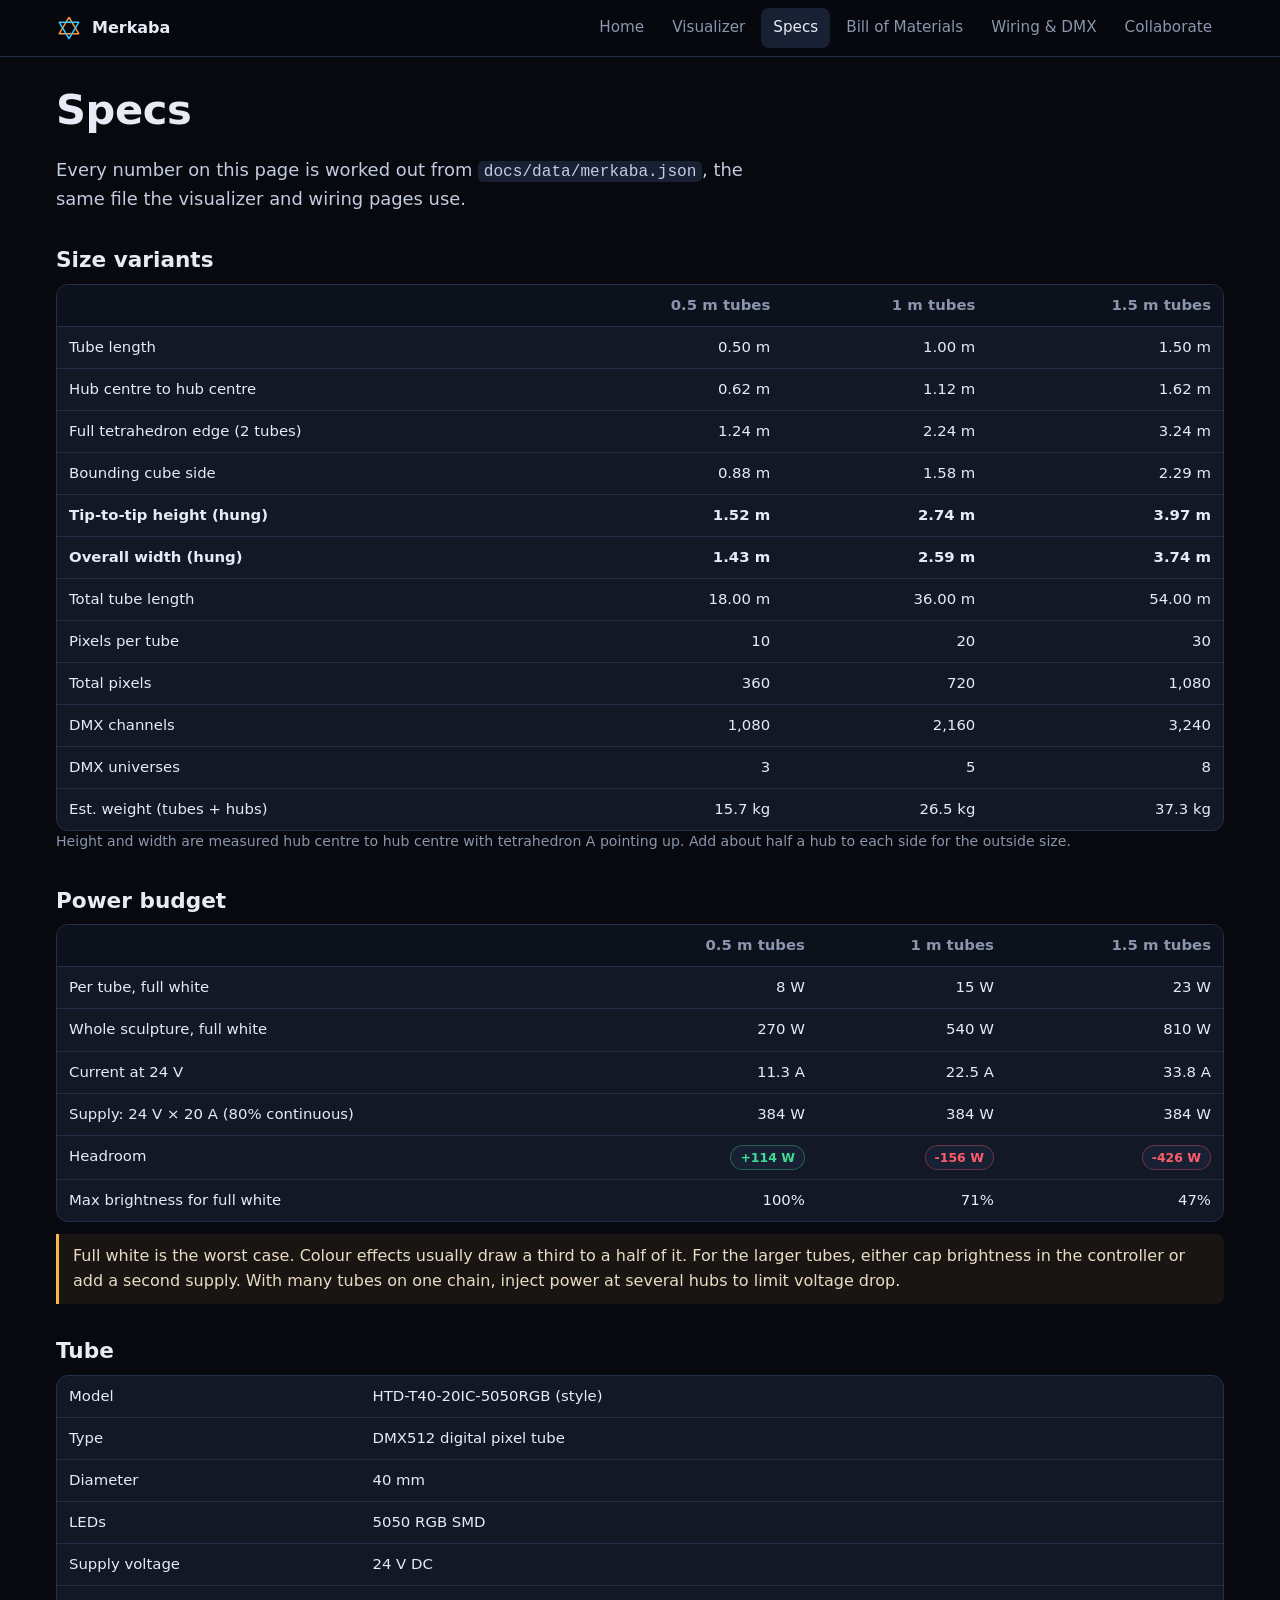
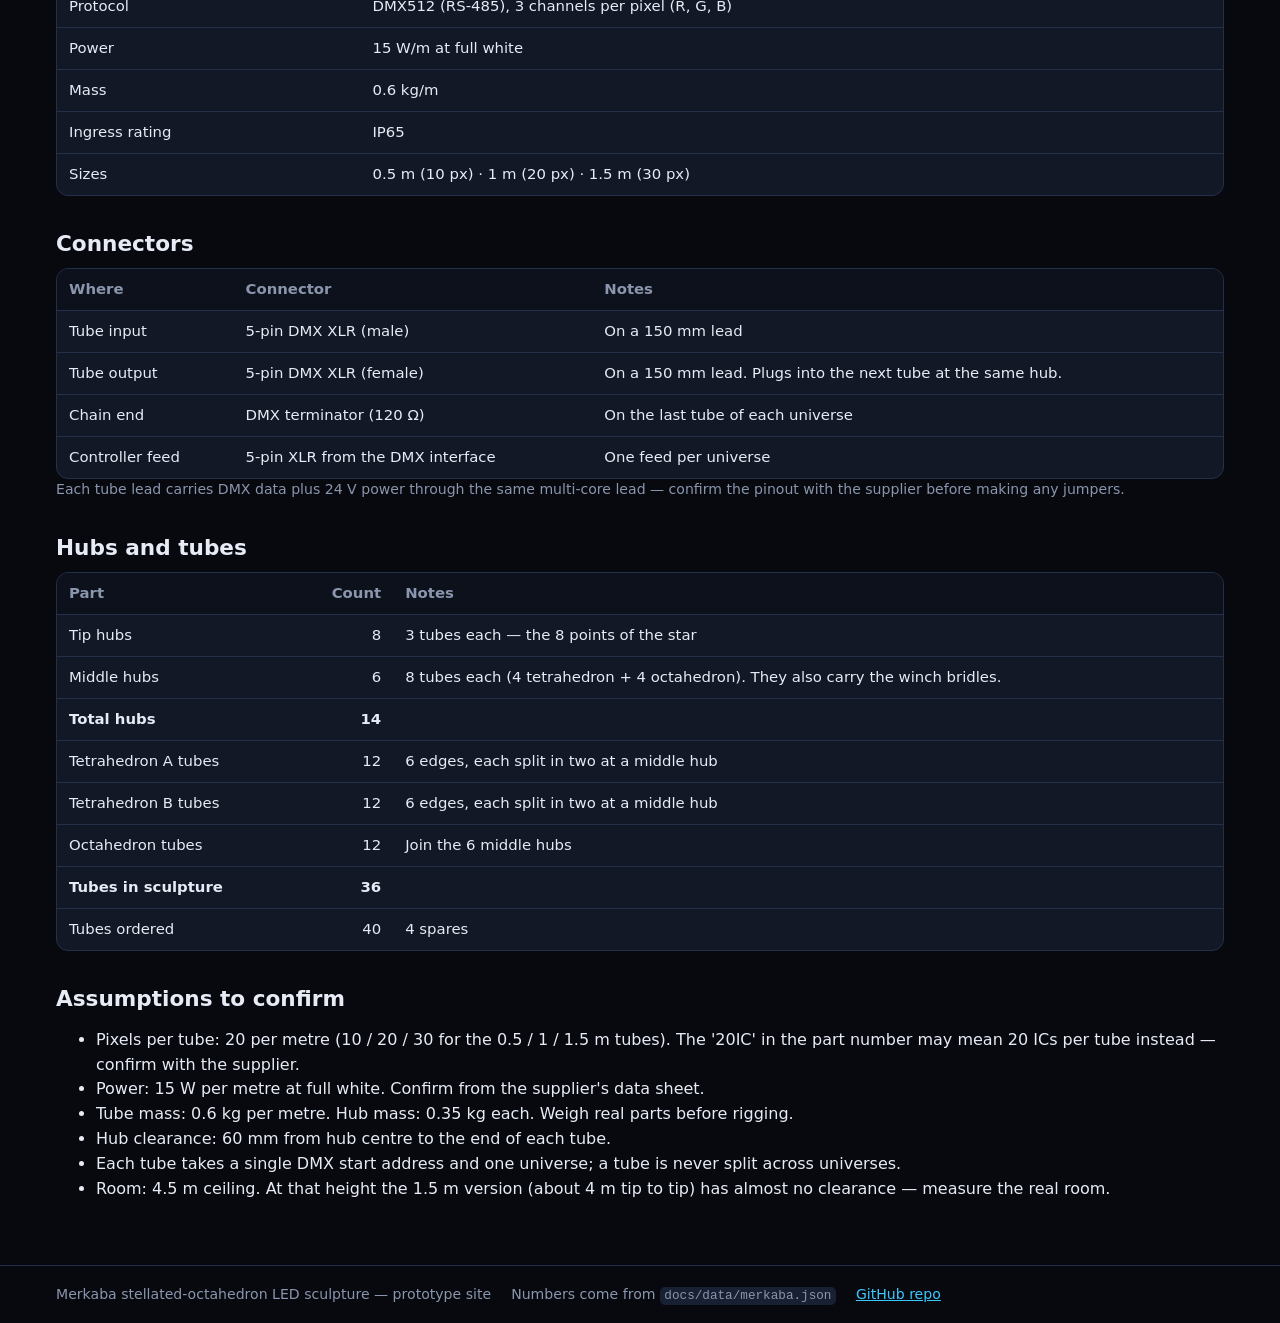
==== docs/specs.html @ a42fd1bd "Initial prototype: Merkaba LED sculpture site, specs and data - docs/: static GitHub Pages site (Hom" ====
<!doctype html>
<html lang="en">
<head>
<meta charset="utf-8">
<meta name="viewport" content="width=device-width, initial-scale=1">
<title>Merkaba Specs</title>
<meta name="description" content="Size variants, tube spec, connectors, power budget and hub count for the Merkaba LED sculpture.">
<link rel="stylesheet" href="css/style.css">
</head>
<body>
<main>
  <h1>Specs</h1>
  <p class="lead">Every number on this page is worked out from <code>docs/data/merkaba.json</code>, the same file the visualizer and wiring pages use.</p>
  <div id="out"><p class="loading">Loading…</p></div>
</main>
<script type="module">
  import { loadData, buildModel, fmt } from './js/model.js';
  import { setRepoLinks, showError, esc } from './js/site.js';

  const out = document.getElementById('out');
  try {
    const data = await loadData();
    setRepoLinks(data);
    const ms = data.variants.map(v => buildModel(data, v.id));
    const row = (label, f, cls = 'num') => `<tr><td>${label}</td>${ms.map(m => `<td class="${cls}">${f(m)}</td>`).join('')}</tr>`;
    const head = `<thead><tr><th></th>${ms.map(m => `<th class="num">${esc(m.variant.label)}</th>`).join('')}</tr></thead>`;
    const t = data.tube, h = data.hub, o = data.order, p = data.power;
    const tips = ms[0].hubs.filter(x => x.type === 'tip').length, mids = ms[0].hubs.length - tips;
    const byShape = s => data.geometry.tubes.filter(x => x.shape === s).length;

    out.innerHTML = `
    <h2>Size variants</h2>
    <div class="table-wrap"><table>${head}<tbody>
      ${row('Tube length', m => fmt.m(m.dims.tubeLengthM))}
      ${row('Hub centre to hub centre', m => fmt.m(m.dims.edgeCentreToCentreM))}
      ${row('Full tetrahedron edge (2 tubes)', m => fmt.m(m.dims.tetraEdgeM))}
      ${row('Bounding cube side', m => fmt.m(m.dims.boundingCubeM))}
      ${row('<strong>Tip-to-tip height (hung)</strong>', m => `<strong>${fmt.m(m.dims.heightM)}</strong>`)}
      ${row('<strong>Overall width (hung)</strong>', m => `<strong>${fmt.m(m.dims.widthM)}</strong>`)}
      ${row('Total tube length', m => fmt.m(m.dims.totalTubeLengthM))}
      ${row('Pixels per tube', m => m.variant.pixelsPerTube)}
      ${row('Total pixels', m => m.dmx.totalPixels.toLocaleString())}
      ${row('DMX channels', m => m.dmx.totalChannels.toLocaleString())}
      ${row('DMX universes', m => m.dmx.universeCount)}
      ${row('Est. weight (tubes + hubs)', m => fmt.kg(m.mass.totalKg))}
    </tbody></table></div>
    <p class="small muted">Height and width are measured hub centre to hub centre with tetrahedron A pointing up. Add about half a hub to each side for the outside size.</p>

    <h2>Power budget</h2>
    <div class="table-wrap"><table>${head}<tbody>
      ${row('Per tube, full white', m => fmt.w(m.power.perTubeW))}
      ${row('Whole sculpture, full white', m => fmt.w(m.power.fullWhiteW))}
      ${row('Current at 24 V', m => fmt.a(m.power.fullWhiteA))}
      ${row(`Supply: ${p.supplyVolts} V × ${p.supplyAmps} A (${p.continuousLoadPct}% continuous)`, m => fmt.w(m.power.usableW))}
      ${row('Headroom', m => `<span class="pill ${m.power.ok ? 'good' : 'bad'}">${m.power.ok ? '+' : ''}${fmt.w(m.power.usableW - m.power.fullWhiteW)}</span>`)}
      ${row('Max brightness for full white', m => fmt.pct(m.power.maxBrightness))}
    </tbody></table></div>
    <p class="note" style="margin-top:12px">Full white is the worst case. Colour effects usually draw a third to a half of it. For the larger tubes, either cap brightness in the controller or add a second supply. With many tubes on one chain, inject power at several hubs to limit voltage drop.</p>

    <h2>Tube</h2>
    <div class="table-wrap"><table><tbody>
      <tr><td>Model</td><td>${esc(t.model)}</td></tr>
      <tr><td>Type</td><td>${esc(t.type)}</td></tr>
      <tr><td>Diameter</td><td>${t.diameterMm} mm</td></tr>
      <tr><td>LEDs</td><td>${esc(t.ledType)}</td></tr>
      <tr><td>Supply voltage</td><td>${t.voltageV} V DC</td></tr>
      <tr><td>Protocol</td><td>${esc(t.protocol)}</td></tr>
      <tr><td>Power</td><td>${t.wattsPerMetreFullWhite} W/m at full white</td></tr>
      <tr><td>Mass</td><td>${t.massKgPerMetre} kg/m</td></tr>
      <tr><td>Ingress rating</td><td>${esc(t.ipRating)}</td></tr>
      <tr><td>Sizes</td><td>${data.variants.map(v => `${v.tubeLengthM} m (${v.pixelsPerTube} px)`).join(' · ')}</td></tr>
    </tbody></table></div>

    <h2>Connectors</h2>
    <div class="table-wrap"><table><thead><tr><th>Where</th><th>Connector</th><th>Notes</th></tr></thead><tbody>
      <tr><td>Tube input</td><td>${esc(t.connectorIn)}</td><td>On a ${t.leadLengthMm} mm lead</td></tr>
      <tr><td>Tube output</td><td>${esc(t.connectorOut)}</td><td>On a ${t.leadLengthMm} mm lead. Plugs into the next tube at the same hub.</td></tr>
      <tr><td>Chain end</td><td>DMX terminator (120 Ω)</td><td>On the last tube of each universe</td></tr>
      <tr><td>Controller feed</td><td>5-pin XLR from the DMX interface</td><td>One feed per universe</td></tr>
    </tbody></table></div>
    <p class="small muted">${esc(t.connectorNote)}</p>

    <h2>Hubs and tubes</h2>
    <div class="table-wrap"><table><thead><tr><th>Part</th><th class="num">Count</th><th>Notes</th></tr></thead><tbody>
      <tr><td>Tip hubs</td><td class="num">${tips}</td><td>${h.tipValence} tubes each — the 8 points of the star</td></tr>
      <tr><td>Middle hubs</td><td class="num">${mids}</td><td>${h.middleValence} tubes each (4 tetrahedron + 4 octahedron). They also carry the winch bridles.</td></tr>
      <tr><td><strong>Total hubs</strong></td><td class="num"><strong>${o.hubs}</strong></td><td></td></tr>
      <tr><td>Tetrahedron A tubes</td><td class="num">${byShape('A')}</td><td>6 edges, each split in two at a middle hub</td></tr>
      <tr><td>Tetrahedron B tubes</td><td class="num">${byShape('B')}</td><td>6 edges, each split in two at a middle hub</td></tr>
      <tr><td>Octahedron tubes</td><td class="num">${byShape('O')}</td><td>Join the 6 middle hubs</td></tr>
      <tr><td><strong>Tubes in sculpture</strong></td><td class="num"><strong>${o.tubesInSculpture}</strong></td><td></td></tr>
      <tr><td>Tubes ordered</td><td class="num">${o.tubesOrdered}</td><td>${o.spares} spares</td></tr>
    </tbody></table></div>

    <h2>Assumptions to confirm</h2>
    <ul>${data.assumptions.map(a => `<li>${esc(a)}</li>`).join('')}</ul>`;
  } catch (e) { showError(out, e); }
</script>
</body>
</html>
---- docs/css/style.css ----
:root {
  --bg: #07090f;
  --bg-2: #0d111b;
  --panel: #121826;
  --panel-2: #182033;
  --line: #243049;
  --text: #e6ebf5;
  --muted: #8a96ad;
  --accent: #8f7bff;
  --accent-2: #3cc8ff;
  --warm: #ff9a3c;
  --good: #3ddc97;
  --warn: #ffb547;
  --bad: #ff5c6c;
  --shape-a: #ff9a3c;
  --shape-b: #3cc8ff;
  --shape-o: #c86bff;
  --radius: 12px;
  --mono: ui-monospace, "Cascadia Code", Consolas, monospace;
  color-scheme: dark;
}

* { box-sizing: border-box; }
[hidden] { display: none !important; }
html { -webkit-text-size-adjust: 100%; }
body {
  margin: 0;
  background: var(--bg);
  color: var(--text);
  font: 16px/1.55 system-ui, -apple-system, "Segoe UI", Roboto, sans-serif;
  min-height: 100vh;
  display: flex;
  flex-direction: column;
}
a { color: var(--accent-2); }
a:hover { color: #7fdcff; }
h1, h2, h3 { line-height: 1.2; margin: 0 0 .5em; }
h1 { font-size: clamp(1.7rem, 4vw, 2.6rem); letter-spacing: -.01em; }
h2 { font-size: 1.35rem; margin-top: 1.6em; }
h3 { font-size: 1.05rem; color: var(--muted); font-weight: 600; }
p { margin: 0 0 1em; }
code, .mono { font-family: var(--mono); font-size: .9em; }
code { background: var(--panel-2); padding: .1em .35em; border-radius: 5px; }

/* ---- header / nav ---- */
.site-header {
  position: sticky; top: 0; z-index: 20;
  background: rgba(7, 9, 15, .88);
  backdrop-filter: blur(10px);
  border-bottom: 1px solid var(--line);
}
.site-header .inner {
  max-width: 1200px; margin: 0 auto; padding: 0 16px;
  display: flex; align-items: center; gap: 16px; min-height: 56px;
}
.brand { display: flex; align-items: center; gap: 10px; color: var(--text); text-decoration: none; font-weight: 700; white-space: nowrap; }
.brand svg { width: 26px; height: 26px; }
.nav { display: flex; gap: 4px; overflow-x: auto; scrollbar-width: none; margin-left: auto; }
.nav::-webkit-scrollbar { display: none; }
.nav a {
  color: var(--muted); text-decoration: none; padding: 8px 12px; border-radius: 8px;
  white-space: nowrap; font-size: .95rem;
}
.nav a:hover { color: var(--text); background: var(--panel); }
.nav a[aria-current="page"] { color: var(--text); background: var(--panel-2); }
@media (max-width: 760px) {
  .site-header .inner { flex-wrap: wrap; gap: 0; padding-top: 8px; }
  .nav { margin-left: -12px; width: calc(100% + 24px); padding: 4px 0 8px; }
}

main { flex: 1; width: 100%; max-width: 1200px; margin: 0 auto; padding: 28px 16px 48px; }
.site-footer { border-top: 1px solid var(--line); color: var(--muted); font-size: .88rem; }
.site-footer .inner { max-width: 1200px; margin: 0 auto; padding: 18px 16px; display: flex; flex-wrap: wrap; gap: 8px 20px; }

/* ---- generic blocks ---- */
.lead { font-size: 1.12rem; color: #c3cbe0; max-width: 62ch; }
.muted { color: var(--muted); }
.small { font-size: .88rem; }
.card { background: var(--panel); border: 1px solid var(--line); border-radius: var(--radius); padding: 18px; }
.grid { display: grid; gap: 16px; grid-template-columns: repeat(auto-fit, minmax(230px, 1fr)); }
.stat { display: flex; flex-direction: column; gap: 2px; }
.stat .v { font-size: 1.6rem; font-weight: 700; font-variant-numeric: tabular-nums; }
.stat .k { color: var(--muted); font-size: .88rem; }
.pill { display: inline-block; padding: 2px 9px; border-radius: 99px; font-size: .78rem; font-weight: 600; background: var(--panel-2); color: var(--muted); border: 1px solid var(--line); }
.pill.good { color: var(--good); border-color: rgba(61, 220, 151, .35); }
.pill.warn { color: var(--warn); border-color: rgba(255, 181, 71, .35); }
.pill.bad { color: var(--bad); border-color: rgba(255, 92, 108, .35); }
.pill.a { color: var(--shape-a); } .pill.b { color: var(--shape-b); } .pill.o { color: var(--shape-o); }
.note { border-left: 3px solid var(--warn); background: rgba(255, 181, 71, .07); padding: 10px 14px; border-radius: 0 8px 8px 0; color: #e9dcc4; }
.note.info { border-color: var(--accent-2); background: rgba(60, 200, 255, .07); color: #cfe6f2; }
.btn {
  display: inline-flex; align-items: center; gap: 8px; cursor: pointer;
  background: var(--panel-2); color: var(--text); border: 1px solid var(--line);
  padding: 9px 14px; border-radius: 9px; font: inherit; font-size: .95rem; text-decoration: none;
}
.btn:hover { border-color: #3a4a6d; color: var(--text); }
.btn.primary { background: linear-gradient(135deg, #6c5cff, #2fa8e0); border-color: transparent; color: #fff; }
.btn[aria-pressed="true"] { border-color: var(--accent); background: rgba(143, 123, 255, .18); }
.row { display: flex; flex-wrap: wrap; gap: 10px; align-items: center; }

/* ---- tables ---- */
.table-wrap { overflow-x: auto; border: 1px solid var(--line); border-radius: var(--radius); background: var(--panel); }
table { border-collapse: collapse; width: 100%; font-size: .93rem; }
th, td { padding: 9px 12px; text-align: left; border-bottom: 1px solid var(--line); vertical-align: top; }
th { color: var(--muted); font-weight: 600; background: var(--bg-2); position: sticky; top: 0; white-space: nowrap; }
tr:last-child td { border-bottom: 0; }
td.num, th.num { text-align: right; font-variant-numeric: tabular-nums; white-space: nowrap; }
tbody tr:hover td { background: rgba(255, 255, 255, .02); }
tfoot td { font-weight: 700; background: var(--bg-2); }

/* ---- hero ---- */
.hero { display: grid; grid-template-columns: 1.05fr 1fr; gap: 28px; align-items: center; }
.hero-canvas { aspect-ratio: 1 / 1; width: 100%; border-radius: 18px; overflow: hidden; background: radial-gradient(circle at 50% 45%, #141b2e, #05070c 70%); border: 1px solid var(--line); position: relative; }
@media (max-width: 860px) { .hero { grid-template-columns: 1fr; } .hero-canvas { order: -1; aspect-ratio: 4 / 3; } }

/* ---- visualizer ---- */
.viz { display: grid; grid-template-columns: minmax(0, 1fr) 340px; gap: 16px; align-items: start; }
.viz > * { min-width: 0; }
.viz-stage { position: relative; height: min(78vh, 760px); min-height: 380px; border-radius: 16px; overflow: hidden; border: 1px solid var(--line); background: #04060a; }
.viz-stage canvas { display: block; touch-action: none; }
.viz-overlay { position: absolute; left: 12px; bottom: 12px; display: flex; flex-wrap: wrap; gap: 6px; pointer-events: none; }
.viz-overlay .pill { background: rgba(7, 9, 15, .75); }
.panel { display: flex; flex-direction: column; gap: 14px; }
.panel .card { padding: 14px; }
.panel h3 { margin-bottom: 10px; font-size: .82rem; text-transform: uppercase; letter-spacing: .06em; }
.seg { display: flex; flex-wrap: wrap; gap: 6px; }
.seg .btn { padding: 7px 11px; font-size: .9rem; }
.field { display: grid; grid-template-columns: 92px 1fr 64px; align-items: center; gap: 10px; margin: 6px 0; font-size: .9rem; }
.field label { color: var(--muted); }
.field output { text-align: right; font-variant-numeric: tabular-nums; font-family: var(--mono); font-size: .85rem; }
input[type="range"] { width: 100%; accent-color: var(--accent); }
input[type="color"] { width: 100%; height: 30px; border: 1px solid var(--line); border-radius: 6px; background: var(--panel-2); padding: 2px; }
.kv { display: grid; grid-template-columns: 1fr auto; gap: 4px 12px; font-size: .9rem; }
.kv dt { color: var(--muted); } .kv dd { margin: 0; text-align: right; font-variant-numeric: tabular-nums; }
.meter { height: 8px; background: var(--bg-2); border-radius: 99px; overflow: hidden; border: 1px solid var(--line); margin-top: 8px; }
.meter > i { display: block; height: 100%; width: 0; background: var(--good); transition: width .15s; }
.meter.warn > i { background: var(--warn); } .meter.bad > i { background: var(--bad); }
@media (max-width: 980px) {
  .viz { grid-template-columns: minmax(0, 1fr); }
  .viz-stage { height: 62vh; min-height: 320px; }
}

/* ---- wiring diagram ---- */
.diagram { width: 100%; height: auto; display: block; }
.diagram text { font-family: var(--mono); }
.legend { display: flex; flex-wrap: wrap; gap: 8px 16px; font-size: .88rem; color: var(--muted); }
.legend span { display: inline-flex; align-items: center; gap: 6px; }
.legend i { width: 14px; height: 4px; border-radius: 2px; display: inline-block; }

/* ---- lists ---- */
.checklist { list-style: none; padding: 0; margin: 0; display: grid; gap: 8px; }
.checklist li { display: flex; gap: 10px; align-items: flex-start; background: var(--panel); border: 1px solid var(--line); border-radius: 10px; padding: 10px 12px; }
.checklist .pill { flex: none; margin-top: 2px; }
.notes article { border-bottom: 1px solid var(--line); padding: 12px 0; }
.notes article:last-child { border-bottom: 0; }
.error { color: var(--bad); }
.loading { color: var(--muted); font-style: italic; }
.sr-only { position: absolute; width: 1px; height: 1px; overflow: hidden; clip: rect(0 0 0 0); white-space: nowrap; }
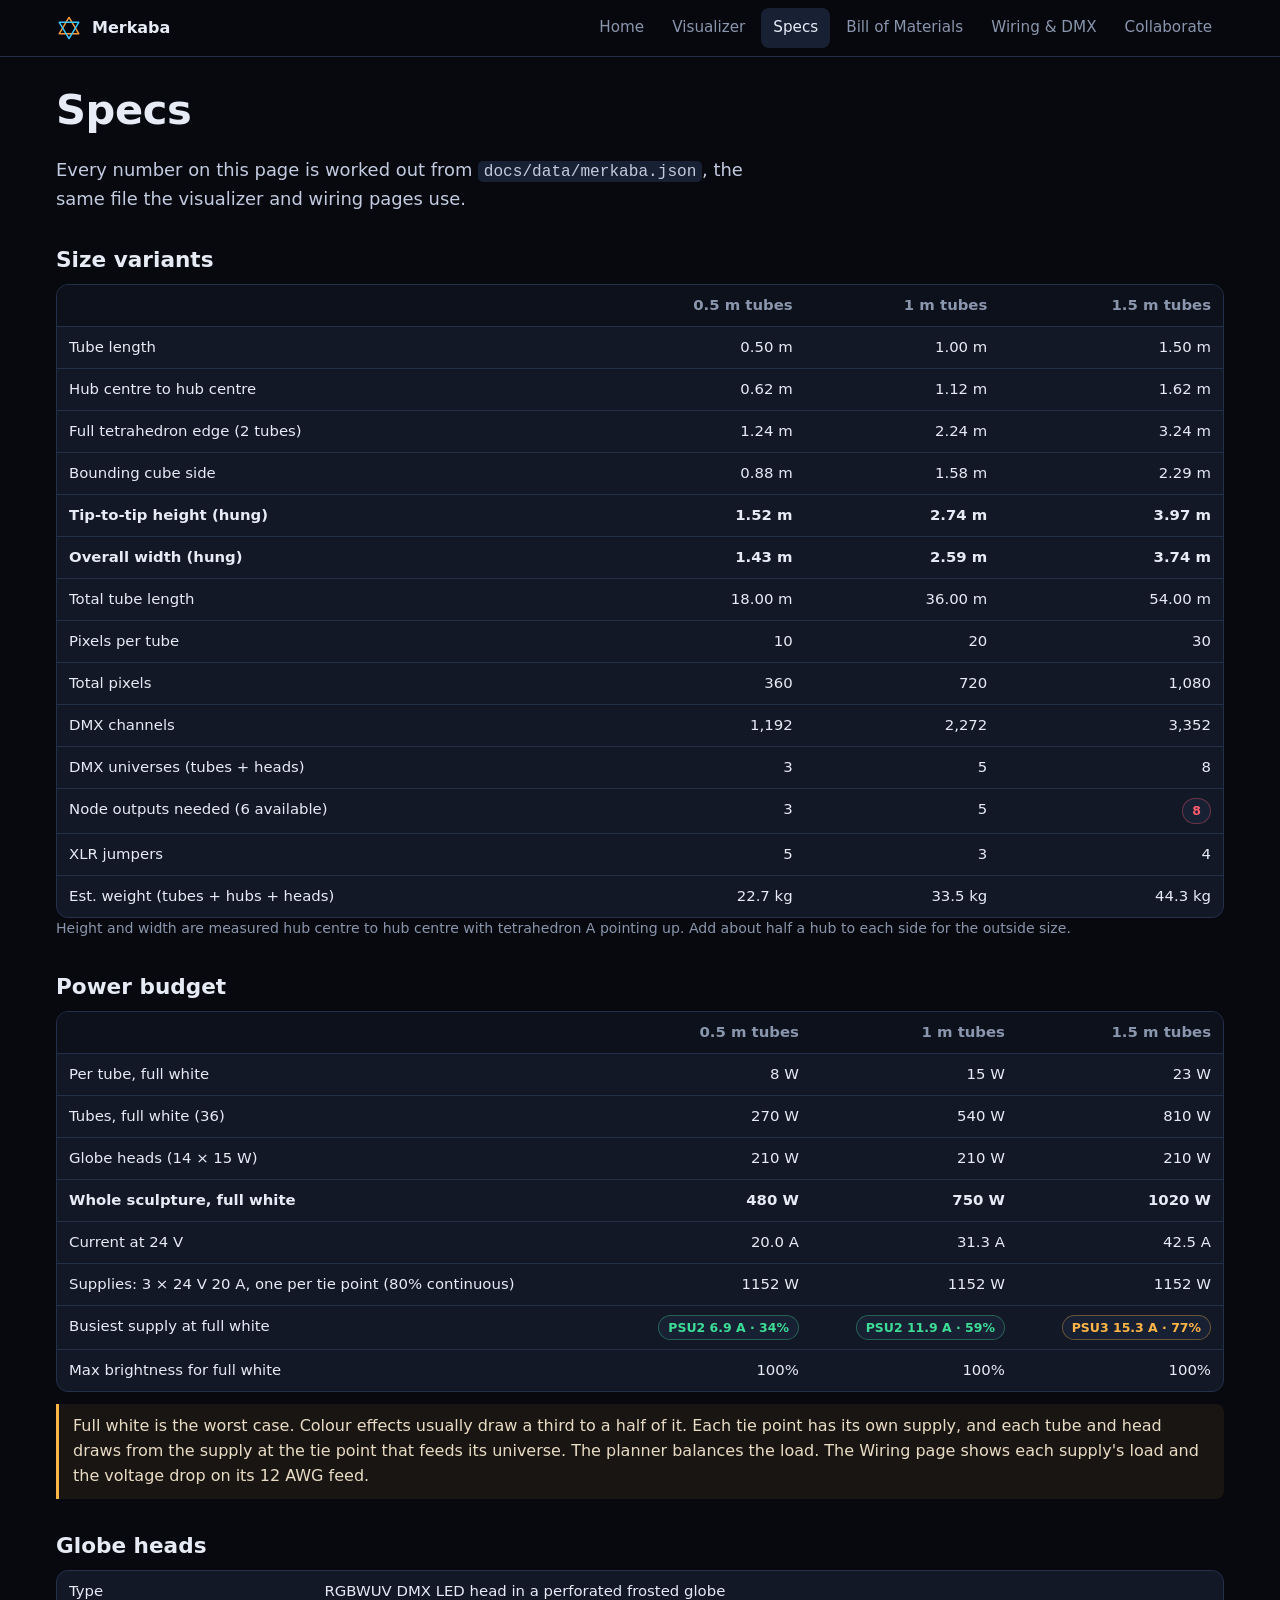
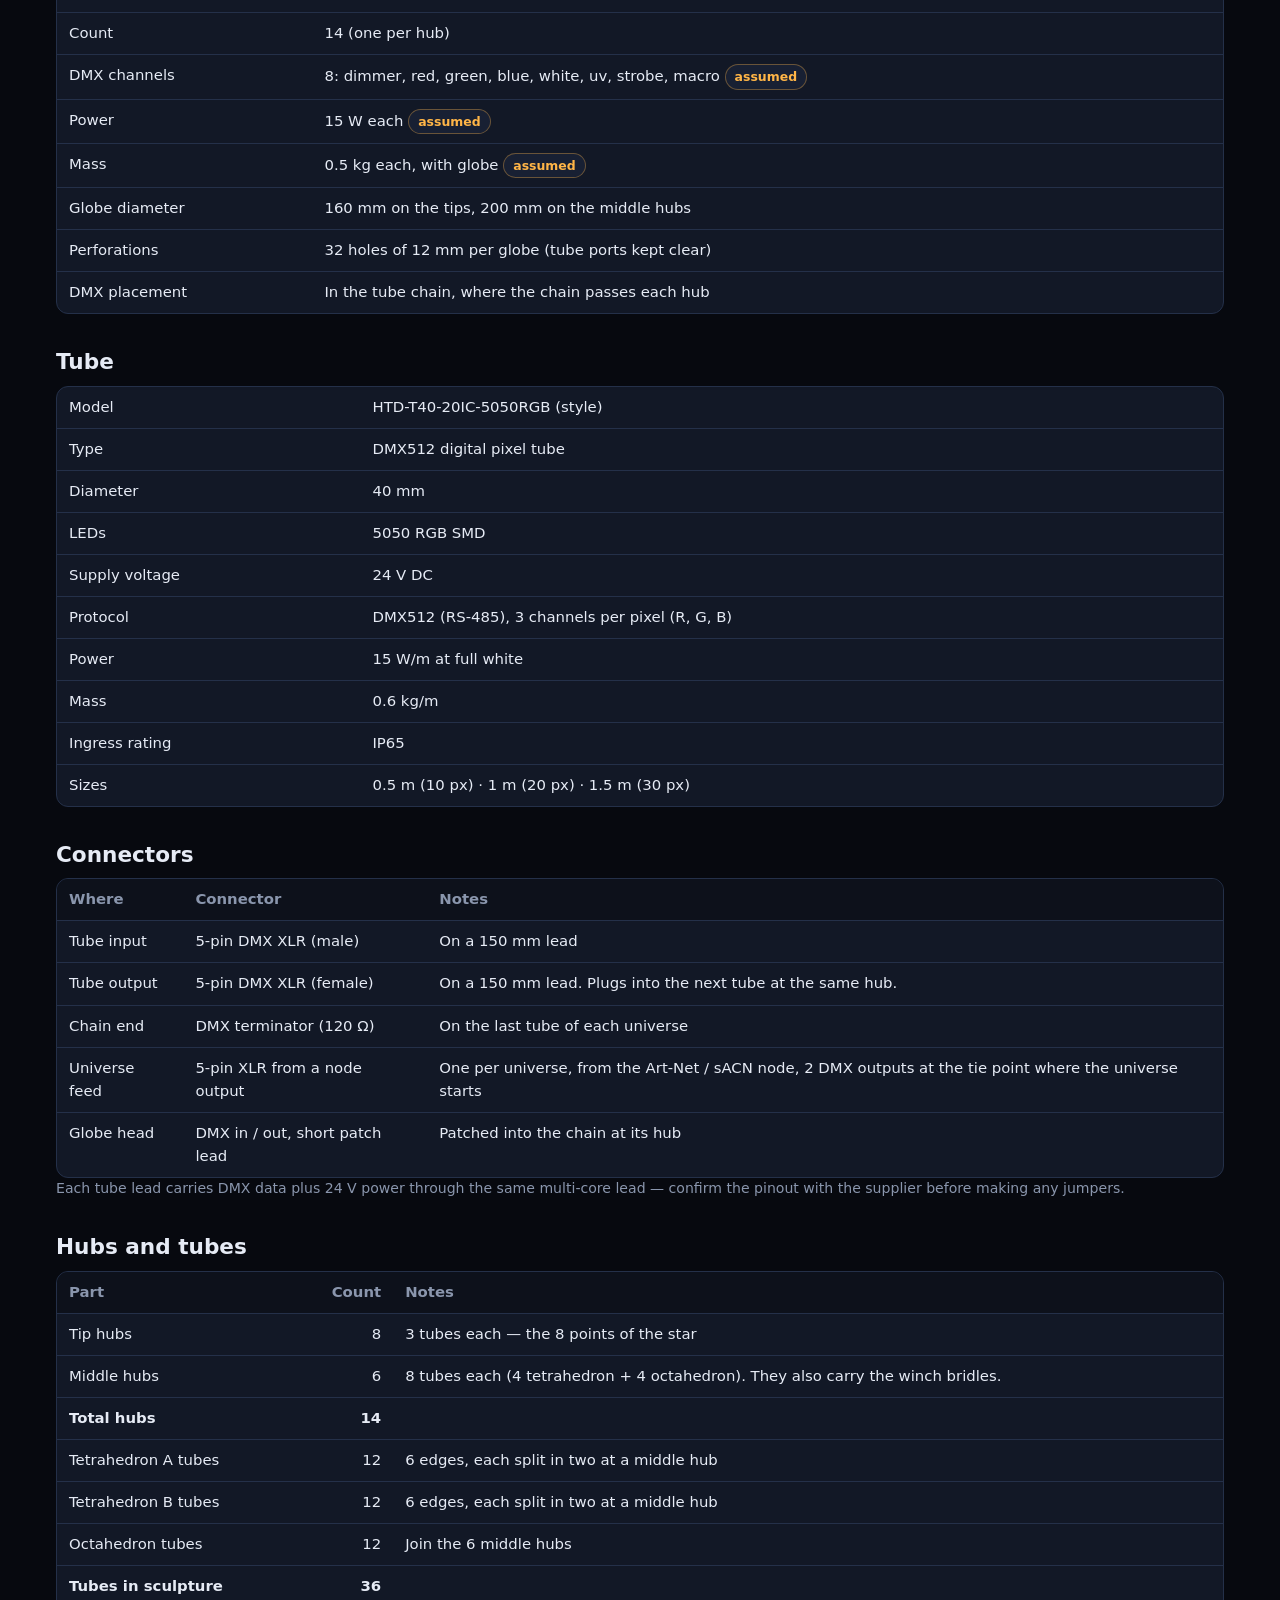
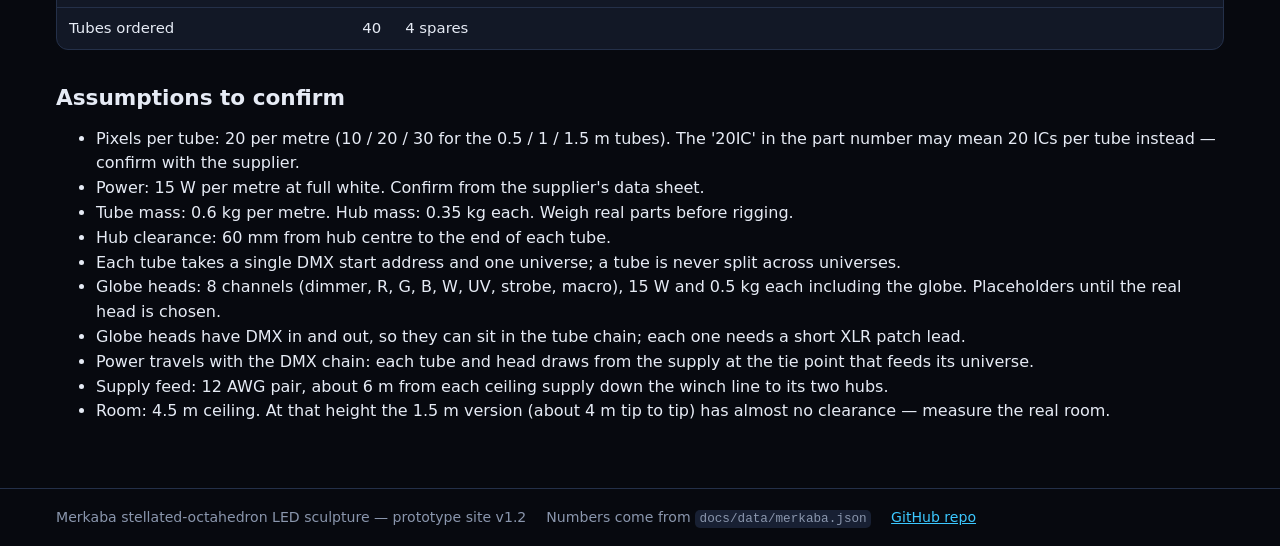
==== commit 937fffa8: "Merge feature/v1.2-heads: globe heads in the real design (v1.2) Co-Authored-By: Claude Opus 5.5 <nor" ====
--- a/docs/specs.html
+++ b/docs/specs.html
@@ -24,7 +24,7 @@
     const ms = data.variants.map(v => buildModel(data, v.id));
     const row = (label, f, cls = 'num') => `<tr><td>${label}</td>${ms.map(m => `<td class="${cls}">${f(m)}</td>`).join('')}</tr>`;
     const head = `<thead><tr><th></th>${ms.map(m => `<th class="num">${esc(m.variant.label)}</th>`).join('')}</tr></thead>`;
-    const t = data.tube, h = data.hub, o = data.order, p = data.power;
+    const t = data.tube, h = data.hub, o = data.order, p = data.power, gh = data.globeHead;
     const tips = ms[0].hubs.filter(x => x.type === 'tip').length, mids = ms[0].hubs.length - tips;
     const byShape = s => data.geometry.tubes.filter(x => x.shape === s).length;
 
@@ -41,21 +41,37 @@
       ${row('Pixels per tube', m => m.variant.pixelsPerTube)}
       ${row('Total pixels', m => m.dmx.totalPixels.toLocaleString())}
       ${row('DMX channels', m => m.dmx.totalChannels.toLocaleString())}
-      ${row('DMX universes', m => m.dmx.universeCount)}
-      ${row('Est. weight (tubes + hubs)', m => fmt.kg(m.mass.totalKg))}
+      ${row('DMX universes (tubes + heads)', m => m.dmx.universeCount)}
+      ${row(`Node outputs needed (${ms[0].dmx.outputsAvailable} available)`, m => m.dmx.outputsShort ? `<span class="pill bad">${m.dmx.universeCount}</span>` : m.dmx.universeCount)}
+      ${row('XLR jumpers', m => m.dmx.jumpers.length)}
+      ${row('Est. weight (tubes + hubs + heads)', m => fmt.kg(m.mass.totalKg))}
     </tbody></table></div>
     <p class="small muted">Height and width are measured hub centre to hub centre with tetrahedron A pointing up. Add about half a hub to each side for the outside size.</p>
 
     <h2>Power budget</h2>
     <div class="table-wrap"><table>${head}<tbody>
       ${row('Per tube, full white', m => fmt.w(m.power.perTubeW))}
-      ${row('Whole sculpture, full white', m => fmt.w(m.power.fullWhiteW))}
+      ${row(`Tubes, full white (${o.tubesInSculpture})`, m => fmt.w(m.power.tubesW))}
+      ${row(`Globe heads (${gh.count} × ${gh.watts} W)`, m => fmt.w(m.power.headsW))}
+      ${row('<strong>Whole sculpture, full white</strong>', m => `<strong>${fmt.w(m.power.fullWhiteW)}</strong>`)}
       ${row('Current at 24 V', m => fmt.a(m.power.fullWhiteA))}
-      ${row(`Supply: ${p.supplyVolts} V × ${p.supplyAmps} A (${p.continuousLoadPct}% continuous)`, m => fmt.w(m.power.usableW))}
-      ${row('Headroom', m => `<span class="pill ${m.power.ok ? 'good' : 'bad'}">${m.power.ok ? '+' : ''}${fmt.w(m.power.usableW - m.power.fullWhiteW)}</span>`)}
+      ${row(`Supplies: ${ms[0].power.supplyCount} × ${p.supplyVolts} V ${p.supplyAmps} A, one per tie point (${p.continuousLoadPct}% continuous)`, m => fmt.w(m.power.usableW))}
+      ${row('Busiest supply at full white', m => { const b = m.tiePoints.reduce((x, y) => (y.loadW > x.loadW ? y : x)); return `<span class="pill ${b.over ? 'bad' : b.loadPct > 0.7 ? 'warn' : 'good'}">${b.supply} ${fmt.a(b.loadA)} · ${fmt.pct(b.loadPct)}</span>`; })}
       ${row('Max brightness for full white', m => fmt.pct(m.power.maxBrightness))}
     </tbody></table></div>
-    <p class="note" style="margin-top:12px">Full white is the worst case. Colour effects usually draw a third to a half of it. For the larger tubes, either cap brightness in the controller or add a second supply. With many tubes on one chain, inject power at several hubs to limit voltage drop.</p>
+    <p class="note" style="margin-top:12px">Full white is the worst case. Colour effects usually draw a third to a half of it. Each tie point has its own supply, and each tube and head draws from the supply at the tie point that feeds its universe. The planner balances the load. The Wiring page shows each supply's load and the voltage drop on its ${esc(p.feedCable.gauge)} feed.</p>
+
+    <h2>Globe heads</h2>
+    <div class="table-wrap"><table><tbody>
+      <tr><td>Type</td><td>${esc(gh.type)}</td></tr>
+      <tr><td>Count</td><td>${gh.count} (one per hub)</td></tr>
+      <tr><td>DMX channels</td><td>${gh.channels.length}: ${gh.channels.map(esc).join(', ')}${gh.channelsAssumed ? ' <span class="pill warn">assumed</span>' : ''}</td></tr>
+      <tr><td>Power</td><td>${gh.watts} W each${gh.wattsAssumed ? ' <span class="pill warn">assumed</span>' : ''}</td></tr>
+      <tr><td>Mass</td><td>${gh.massKg} kg each, with globe${gh.massAssumed ? ' <span class="pill warn">assumed</span>' : ''}</td></tr>
+      <tr><td>Globe diameter</td><td>${gh.globeDiameterMm.tip} mm on the tips, ${gh.globeDiameterMm.middle} mm on the middle hubs</td></tr>
+      <tr><td>Perforations</td><td>${gh.holes} holes of ${gh.holeDiameterMm} mm per globe (tube ports kept clear)</td></tr>
+      <tr><td>DMX placement</td><td>${data.dmx.headPlacement === 'ownUniverse' ? 'All heads on a universe of their own' : 'In the tube chain, where the chain passes each hub'}</td></tr>
+    </tbody></table></div>
 
     <h2>Tube</h2>
     <div class="table-wrap"><table><tbody>
@@ -76,7 +92,8 @@
       <tr><td>Tube input</td><td>${esc(t.connectorIn)}</td><td>On a ${t.leadLengthMm} mm lead</td></tr>
       <tr><td>Tube output</td><td>${esc(t.connectorOut)}</td><td>On a ${t.leadLengthMm} mm lead. Plugs into the next tube at the same hub.</td></tr>
       <tr><td>Chain end</td><td>DMX terminator (120 Ω)</td><td>On the last tube of each universe</td></tr>
-      <tr><td>Controller feed</td><td>5-pin XLR from the DMX interface</td><td>One feed per universe</td></tr>
+      <tr><td>Universe feed</td><td>5-pin XLR from a node output</td><td>One per universe, from the ${esc(data.dmx.nodes.type)} at the tie point where the universe starts</td></tr>
+      <tr><td>Globe head</td><td>DMX in / out, short patch lead</td><td>Patched into the chain at its hub</td></tr>
     </tbody></table></div>
     <p class="small muted">${esc(t.connectorNote)}</p>
 
